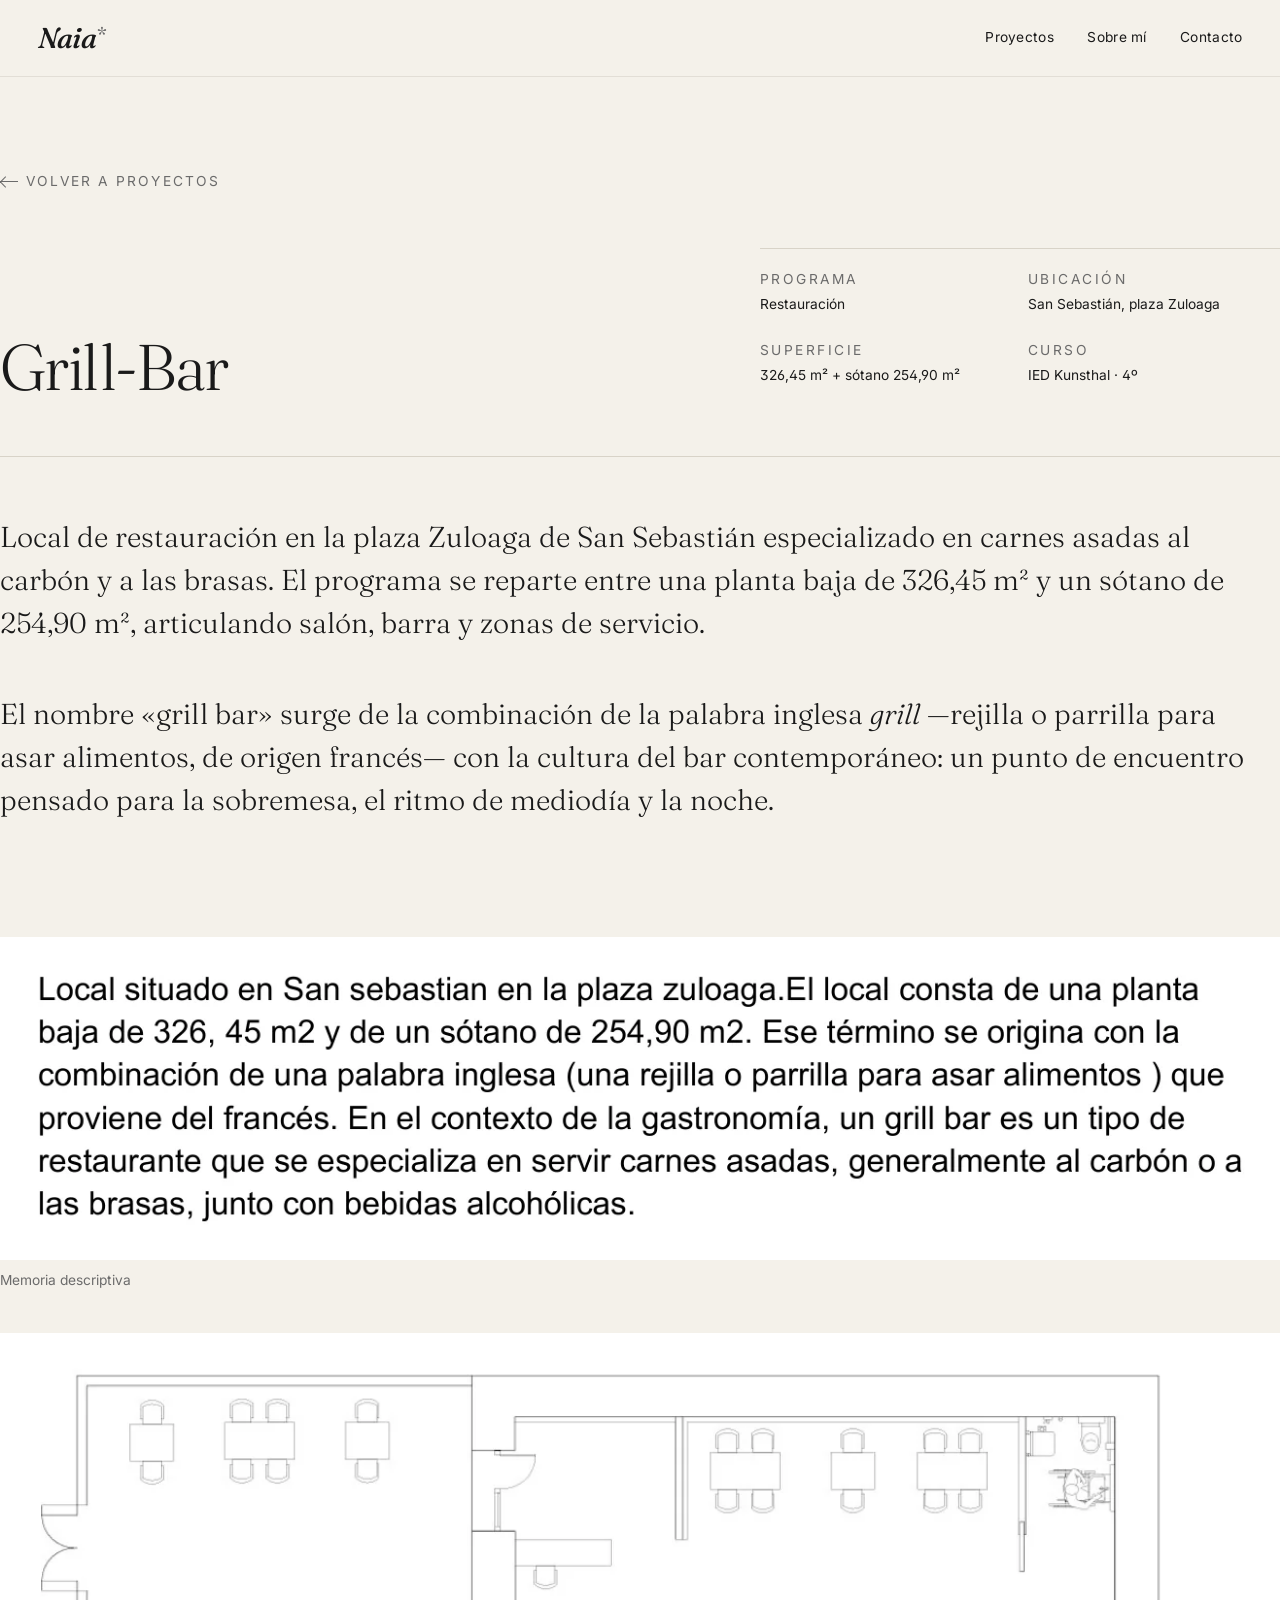
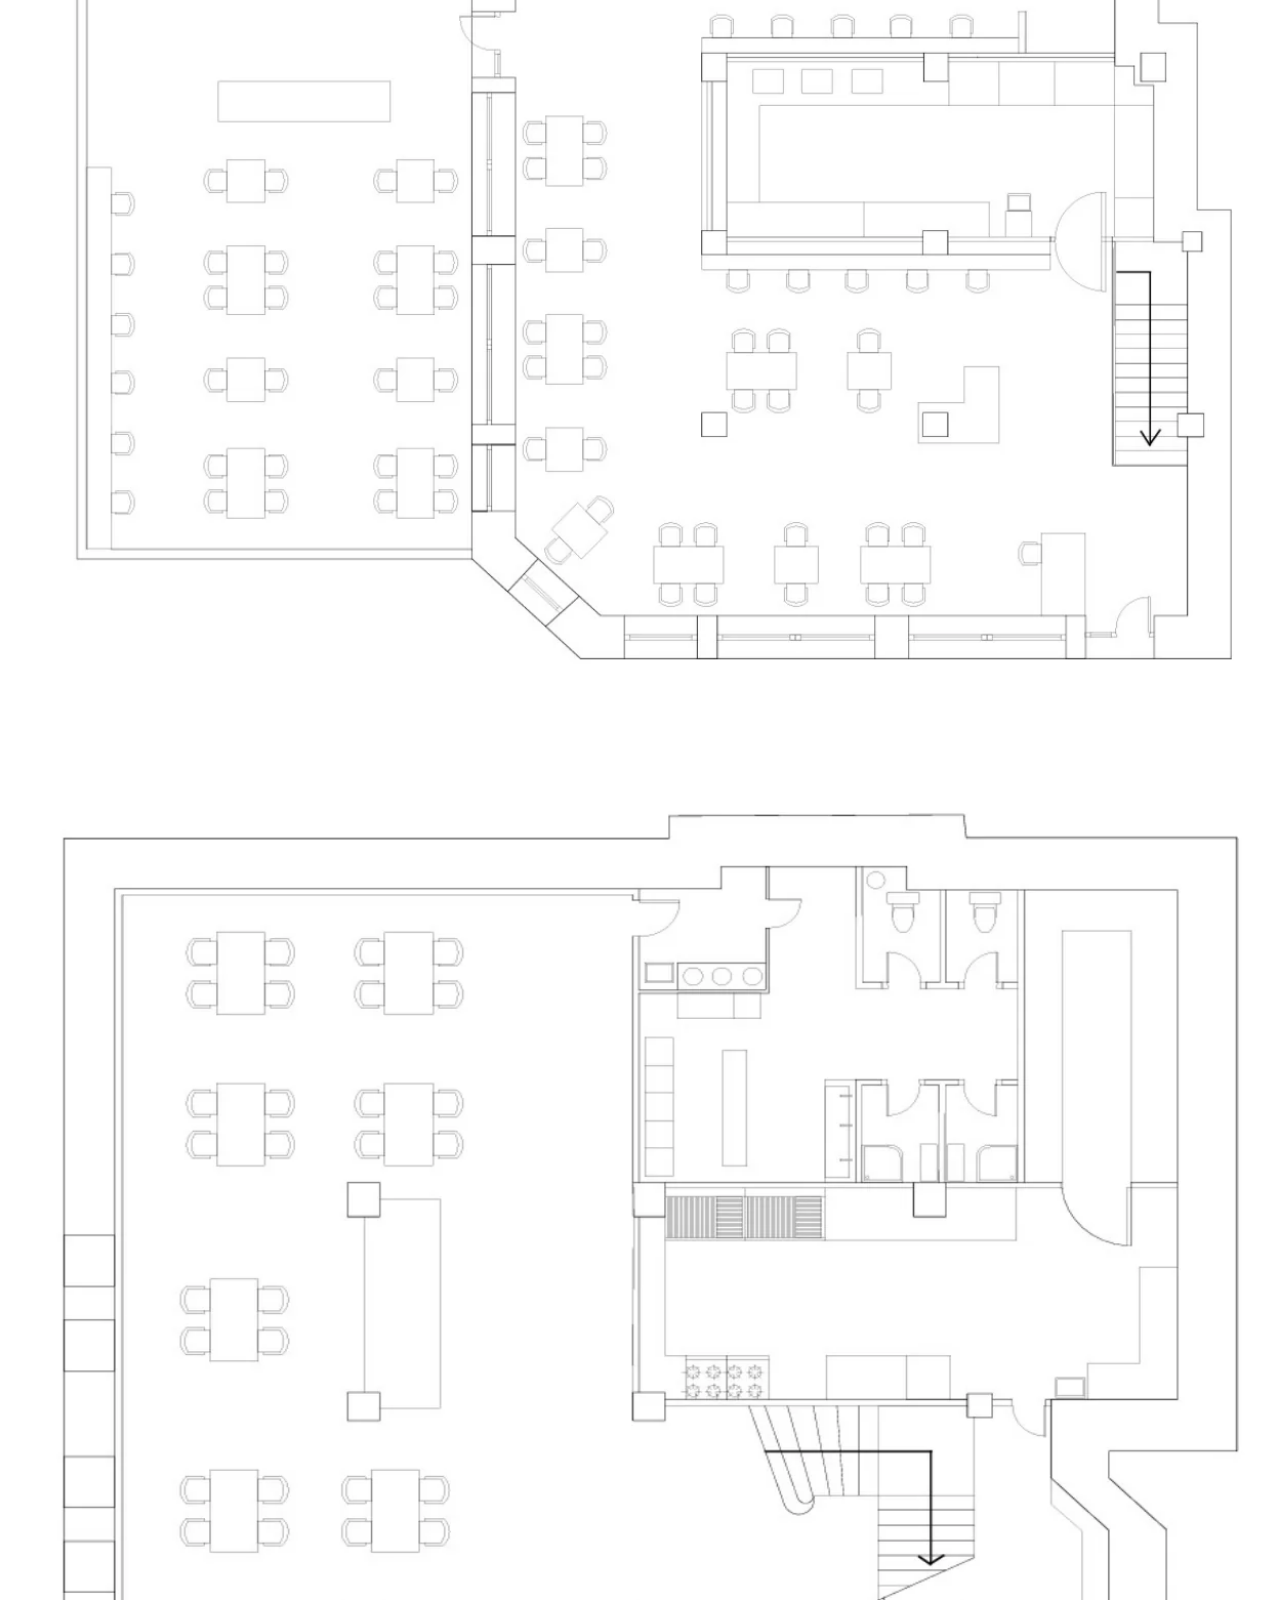
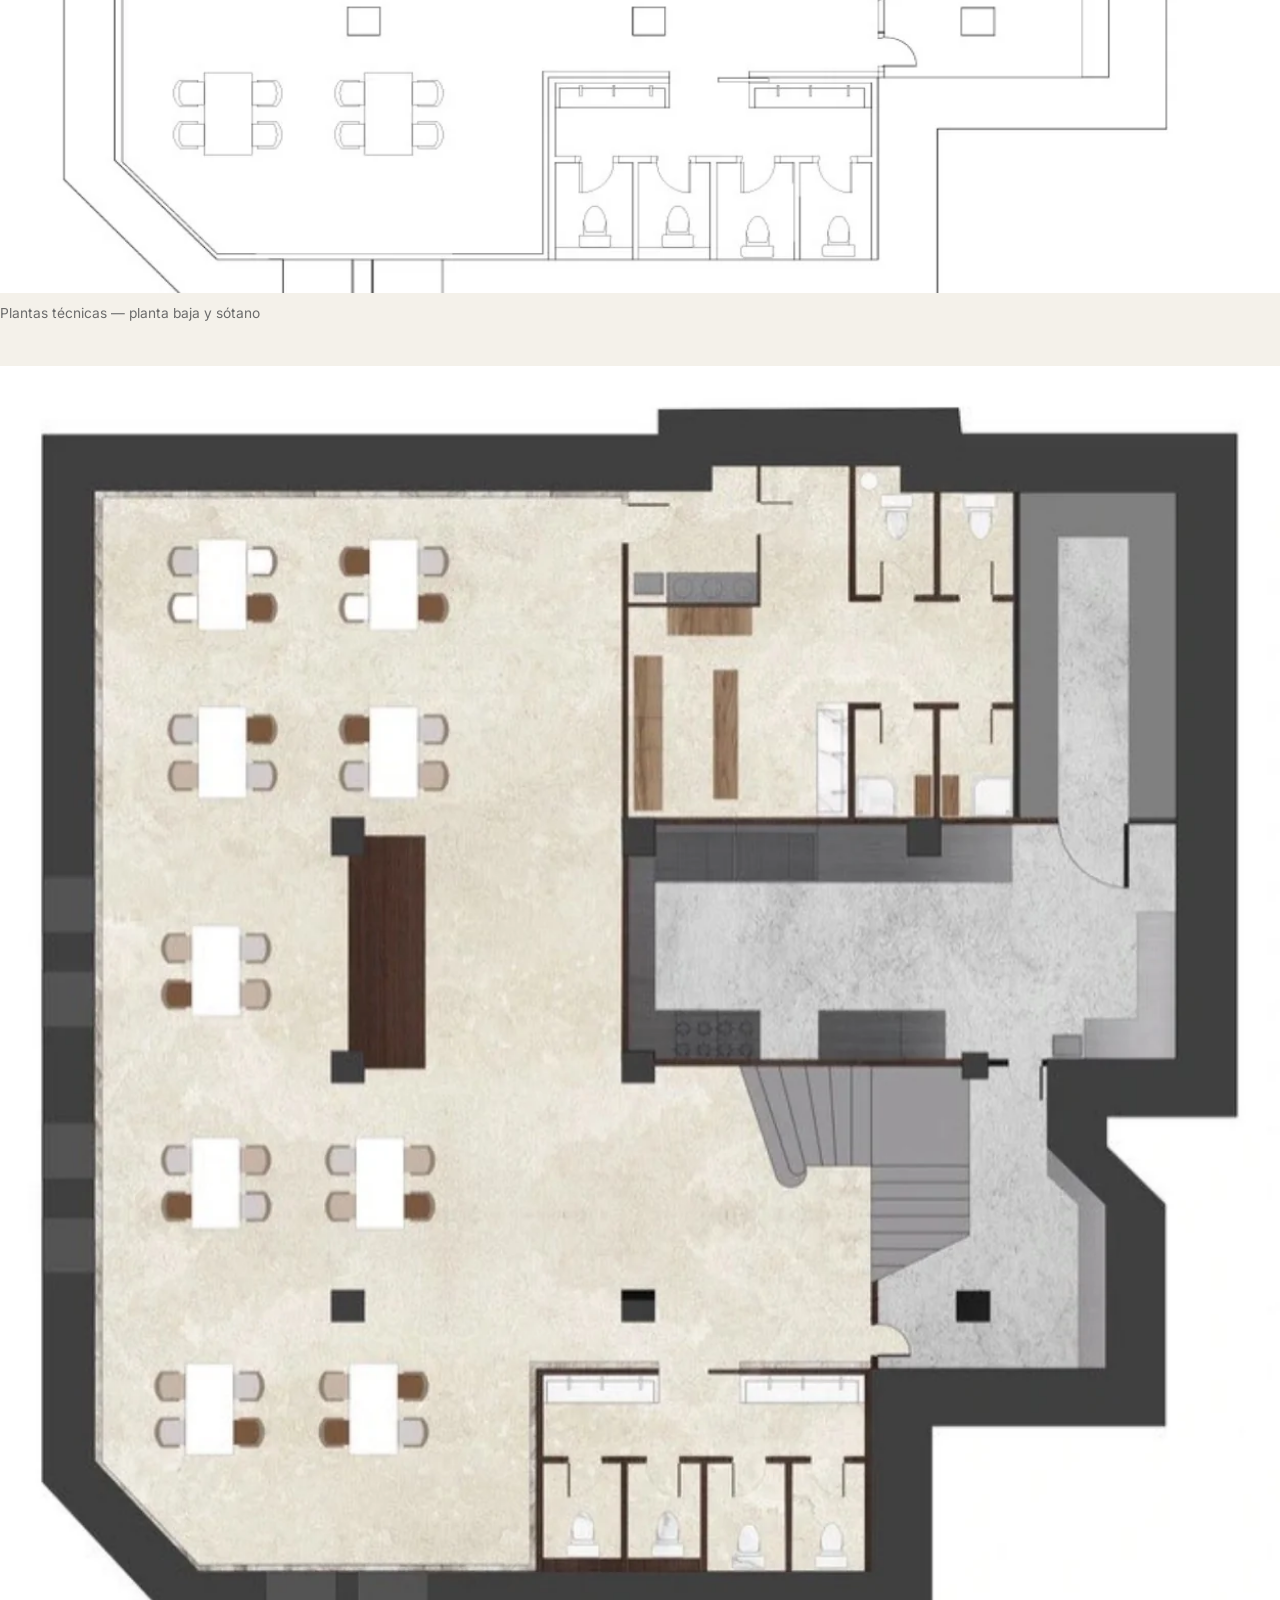
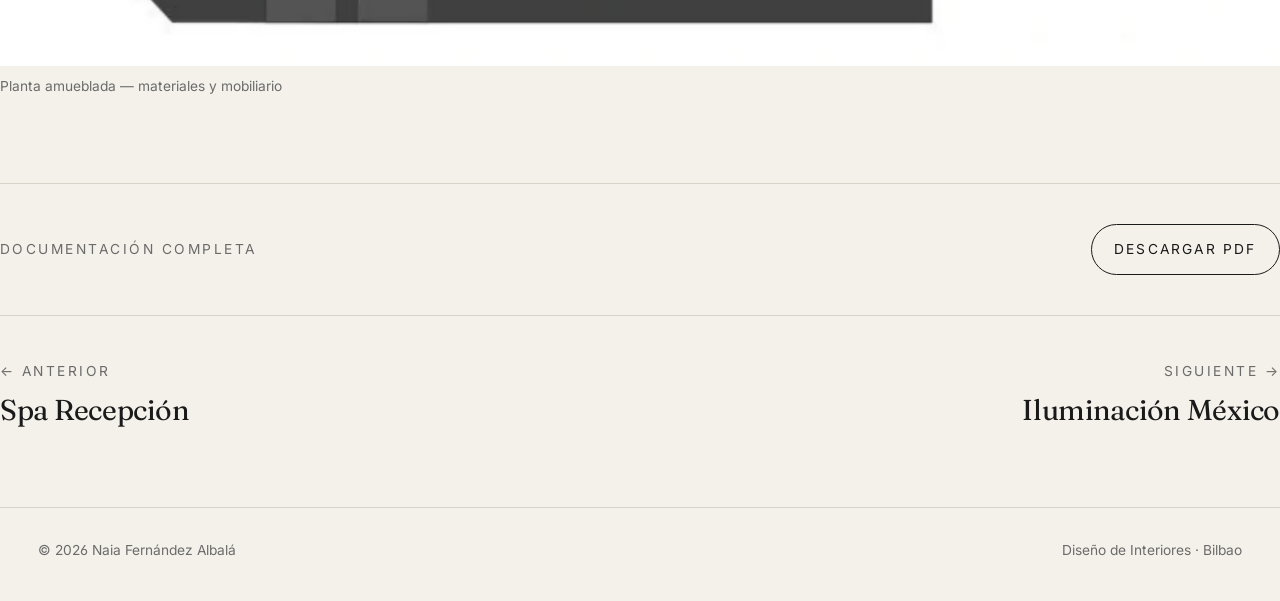
==== projects/grill-bar.html @ fbc370c6 "Naia portfolio created" ====
<!doctype html>
<html lang="es">
<head>
<meta charset="utf-8" />
<meta name="viewport" content="width=device-width, initial-scale=1" />
<title>Grill-Bar · Naia Fernández Albalá</title>
<meta name="description" content="Diseño interior de un local de restauración en la plaza Zuloaga de San Sebastián, especializado en carnes asadas al carbón." />
<meta name="theme-color" content="#f4f1ea" />
<link rel="icon" type="image/svg+xml" href="../assets/icons/favicon.svg" />
<link rel="preconnect" href="https://fonts.googleapis.com" />
<link rel="preconnect" href="https://fonts.gstatic.com" crossorigin />
<link href="https://fonts.googleapis.com/css2?family=Fraunces:ital,opsz,wght@0,9..144,300;0,9..144,400;0,9..144,500;1,9..144,300;1,9..144,400&family=Inter:wght@400;500&display=swap" rel="stylesheet" />
<link rel="stylesheet" href="../assets/css/styles.css" />
</head>
<body>

<header class="site-header">
  <div class="container site-header__row">
    <a class="brand" href="../index.html" aria-label="Inicio">Naia<sup>*</sup></a>
    <button class="nav-toggle" type="button" aria-expanded="false" aria-controls="primary-nav" aria-label="Abrir menú">
      <span class="nav-toggle__bars" aria-hidden="true"></span>
    </button>
    <nav class="nav" id="primary-nav" aria-label="Principal">
      <a href="../index.html#proyectos">Proyectos</a>
      <a href="../index.html#sobre-mi">Sobre mí</a>
      <a href="../index.html#contacto">Contacto</a>
    </nav>
  </div>
</header>

<main>
  <section class="container project-hero reveal">
    <a class="project-hero__back" href="../index.html#proyectos">
      <span class="arrow" aria-hidden="true"></span>
      Volver a proyectos
    </a>
    <div class="project-hero__top">
      <h1 class="project-hero__title">Grill-Bar</h1>
      <dl class="project-hero__meta">
        <div><dt>Programa</dt><dd>Restauración</dd></div>
        <div><dt>Ubicación</dt><dd>San Sebastián, plaza Zuloaga</dd></div>
        <div><dt>Superficie</dt><dd>326,45 m² + sótano 254,90 m²</dd></div>
        <div><dt>Curso</dt><dd>IED Kunsthal · 4º</dd></div>
      </dl>
    </div>
  </section>

  <section class="container project-description reveal">
    <div class="project-description__inner">
      <p>Local de restauración en la plaza Zuloaga de San Sebastián especializado en carnes asadas al carbón y a las brasas. El programa se reparte entre una planta baja de 326,45 m² y un sótano de 254,90 m², articulando salón, barra y zonas de servicio.</p>
      <p>El nombre «grill bar» surge de la combinación de la palabra inglesa <em>grill</em> —rejilla o parrilla para asar alimentos, de origen francés— con la cultura del bar contemporáneo: un punto de encuentro pensado para la sobremesa, el ritmo de mediodía y la noche.</p>
    </div>
  </section>

  <section class="container gallery">
    <figure class="reveal">
      <button type="button" data-src="../assets/proyectos/grill-bar/01.webp" data-alt="Memoria descriptiva del Grill-Bar">
        <img src="../assets/proyectos/grill-bar/01.webp" alt="Memoria descriptiva del Grill-Bar" loading="lazy" />
      </button>
      <figcaption>Memoria descriptiva</figcaption>
    </figure>
    <figure class="reveal">
      <button type="button" data-src="../assets/proyectos/grill-bar/02.webp" data-alt="Plantas técnicas: planta baja y sótano">
        <img src="../assets/proyectos/grill-bar/02.webp" alt="Plantas técnicas: planta baja y sótano" loading="lazy" />
      </button>
      <figcaption>Plantas técnicas — planta baja y sótano</figcaption>
    </figure>
    <figure class="reveal">
      <button type="button" data-src="../assets/proyectos/grill-bar/03.webp" data-alt="Planta amueblada con materiales y mobiliario">
        <img src="../assets/proyectos/grill-bar/03.webp" alt="Planta amueblada con materiales y mobiliario" loading="lazy" />
      </button>
      <figcaption>Planta amueblada — materiales y mobiliario</figcaption>
    </figure>
  </section>

  <section class="container project-actions reveal">
    <p style="margin:0; color: var(--muted); font-size: var(--step--1); letter-spacing: 0.18em; text-transform: uppercase;">Documentación completa</p>
    <a class="button-link" href="../proyectos/Grill-Bar%20.pdf" download>Descargar PDF</a>
  </section>

  <nav class="container project-nav" aria-label="Navegación entre proyectos">
    <a href="spa-recepcion.html">
      <span class="project-nav__label">← Anterior</span>
      <span class="project-nav__title serif">Spa Recepción</span>
    </a>
    <a href="iluminacion-mexico.html">
      <span class="project-nav__label">Siguiente →</span>
      <span class="project-nav__title serif">Iluminación México</span>
    </a>
  </nav>
</main>

<footer class="site-footer">
  <div class="container site-footer__row">
    <span>© <span id="year">2026</span> Naia Fernández Albalá</span>
    <span>Diseño de Interiores · Bilbao</span>
  </div>
</footer>

<script>document.getElementById("year").textContent = new Date().getFullYear();</script>
<script src="../assets/js/main.js" defer></script>
</body>
</html>
---- assets/css/styles.css ----
:root {
  --bg: #f4f1ea;
  --bg-soft: #ece8de;
  --ink: #1a1a1a;
  --muted: #6b6b6b;
  --rule: #d8d3c8;
  --inverse: #ffffff;
  --shadow-soft: 0 1px 2px rgba(26, 26, 26, .04), 0 8px 24px rgba(26, 26, 26, .06);

  --font-serif: "Fraunces", "Cormorant Garamond", Georgia, serif;
  --font-sans: "Inter", system-ui, -apple-system, "Segoe UI", Roboto, sans-serif;

  --step--1: clamp(0.78rem, 0.74rem + 0.16vw, 0.86rem);
  --step-0:  clamp(0.94rem, 0.90rem + 0.20vw, 1.05rem);
  --step-1:  clamp(1.13rem, 1.06rem + 0.32vw, 1.32rem);
  --step-2:  clamp(1.41rem, 1.27rem + 0.66vw, 1.85rem);
  --step-3:  clamp(1.85rem, 1.55rem + 1.40vw, 2.75rem);
  --step-4:  clamp(2.50rem, 1.95rem + 2.60vw, 4.20rem);
  --step-5:  clamp(3.50rem, 2.40rem + 5.00vw, 7.20rem);

  --maxw: 1440px;
  --gutter: clamp(1.25rem, 0.75rem + 2vw, 3rem);
  --header-h: 76px;
}

* { box-sizing: border-box; }

html {
  scroll-behavior: smooth;
}

body {
  margin: 0;
  background: var(--bg);
  color: var(--ink);
  font-family: var(--font-sans);
  font-size: var(--step-0);
  line-height: 1.55;
  font-feature-settings: "ss01", "kern";
  -webkit-font-smoothing: antialiased;
  text-rendering: optimizeLegibility;
}

img, video { max-width: 100%; height: auto; display: block; }

a { color: inherit; text-decoration: none; }
a:focus-visible, button:focus-visible {
  outline: 2px solid var(--ink);
  outline-offset: 3px;
  border-radius: 2px;
}

button { font: inherit; color: inherit; background: none; border: 0; cursor: pointer; }

::selection { background: var(--ink); color: var(--bg); }

/* Layout primitives */
.container {
  max-width: var(--maxw);
  margin: 0 auto;
  padding-inline: var(--gutter);
}

.eyebrow {
  font-family: var(--font-sans);
  font-size: var(--step--1);
  text-transform: uppercase;
  letter-spacing: 0.18em;
  color: var(--muted);
  font-weight: 500;
}

.serif {
  font-family: var(--font-serif);
  font-weight: 400;
  letter-spacing: -0.01em;
}

.rule {
  border: 0;
  border-top: 1px solid var(--rule);
  margin: 0;
}

/* Header */
.site-header {
  position: sticky;
  top: 0;
  z-index: 30;
  background: color-mix(in oklab, var(--bg), transparent 6%);
  backdrop-filter: saturate(140%) blur(8px);
  -webkit-backdrop-filter: saturate(140%) blur(8px);
  border-bottom: 1px solid color-mix(in oklab, var(--rule), transparent 40%);
}

.site-header__row {
  display: flex;
  align-items: center;
  justify-content: space-between;
  height: var(--header-h);
}

.brand {
  font-family: var(--font-serif);
  font-style: italic;
  font-weight: 500;
  font-size: var(--step-2);
  letter-spacing: -0.02em;
  line-height: 1;
}
.brand sup {
  font-style: normal;
  font-size: 0.55em;
  vertical-align: 0.55em;
  margin-left: 1px;
  color: var(--muted);
}

.nav {
  display: flex;
  gap: clamp(1.25rem, 0.5rem + 2vw, 2.5rem);
  align-items: center;
}
.nav a {
  font-size: var(--step--1);
  letter-spacing: 0.02em;
  position: relative;
  padding: 6px 0;
}
.nav a::after {
  content: "";
  position: absolute;
  inset: auto 0 0 0;
  height: 1px;
  background: currentColor;
  transform: scaleX(0);
  transform-origin: right;
  transition: transform .35s ease;
}
.nav a:hover::after, .nav a:focus-visible::after {
  transform: scaleX(1);
  transform-origin: left;
}

.nav-toggle {
  display: none;
  width: 40px; height: 40px;
  align-items: center; justify-content: center;
  border: 1px solid var(--rule);
  border-radius: 999px;
}
.nav-toggle__bars {
  display: block;
  width: 16px; height: 1px; background: var(--ink);
  position: relative;
}
.nav-toggle__bars::before, .nav-toggle__bars::after {
  content: ""; position: absolute; left: 0; right: 0; height: 1px; background: var(--ink);
}
.nav-toggle__bars::before { top: -5px; }
.nav-toggle__bars::after { top: 5px; }

@media (max-width: 720px) {
  .nav-toggle { display: inline-flex; }
  .nav {
    position: fixed;
    inset: var(--header-h) 0 0 0;
    background: var(--bg);
    flex-direction: column;
    align-items: flex-start;
    padding: 2rem var(--gutter);
    gap: 1.25rem;
    transform: translateY(-12px);
    opacity: 0;
    pointer-events: none;
    transition: transform .35s ease, opacity .35s ease;
  }
  .nav a { font-size: var(--step-2); font-family: var(--font-serif); }
  body.nav-open .nav { transform: translateY(0); opacity: 1; pointer-events: auto; }
}

/* Hero */
.hero {
  padding: clamp(3rem, 4rem + 4vw, 8rem) 0 clamp(2.5rem, 3rem + 3vw, 6rem);
  position: relative;
}
.hero__eyebrow { margin: 0 0 clamp(1.5rem, 1rem + 2vw, 3rem); }

.hero__title {
  font-family: var(--font-serif);
  font-weight: 300;
  font-size: var(--step-5);
  line-height: 0.95;
  letter-spacing: -0.035em;
  margin: 0 0 clamp(1rem, 1rem + 1vw, 2rem);
}
.hero__title em {
  font-style: italic;
  font-weight: 300;
}

.hero__meta {
  display: flex;
  flex-wrap: wrap;
  gap: 2rem 3rem;
  align-items: end;
  justify-content: space-between;
  border-top: 1px solid var(--rule);
  padding-top: clamp(1rem, 1rem + 1vw, 1.5rem);
  margin-top: clamp(1.5rem, 1rem + 2vw, 3rem);
}
.hero__role {
  font-size: var(--step-1);
  font-family: var(--font-serif);
  font-style: italic;
  max-width: 28ch;
  margin: 0;
}
.hero__cue {
  display: inline-flex;
  align-items: center;
  gap: 0.6rem;
  font-size: var(--step--1);
  letter-spacing: 0.18em;
  text-transform: uppercase;
  color: var(--muted);
}
.hero__cue::after {
  content: "";
  width: 28px; height: 1px;
  background: currentColor;
  transform-origin: left;
  animation: line-cue 2.6s ease-in-out infinite;
}
@keyframes line-cue {
  0%, 100% { transform: scaleX(0.6); opacity: .5; }
  50%      { transform: scaleX(1.0); opacity: 1; }
}

/* Section heading */
.section {
  padding: clamp(3rem, 3rem + 3vw, 6rem) 0;
  border-top: 1px solid var(--rule);
}
.section__head {
  display: grid;
  grid-template-columns: 1fr;
  gap: 1rem;
  margin-bottom: clamp(2rem, 2rem + 2vw, 4rem);
}
.section__title {
  font-family: var(--font-serif);
  font-weight: 300;
  font-size: var(--step-3);
  line-height: 1.05;
  letter-spacing: -0.02em;
  margin: 0;
}
@media (min-width: 720px) {
  .section__head {
    grid-template-columns: 1fr 1fr;
    align-items: end;
  }
}

/* Projects grid */
.projects {
  display: grid;
  grid-template-columns: 1fr;
  gap: clamp(1.5rem, 1rem + 2vw, 3rem);
}
@media (min-width: 720px) {
  .projects { grid-template-columns: repeat(12, 1fr); row-gap: clamp(2rem, 1rem + 4vw, 5rem); }
  .project-card { grid-column: span 6; }
  .project-card:nth-child(4n+1) { grid-column: 1 / span 7; }
  .project-card:nth-child(4n+2) { grid-column: 8 / span 5; margin-top: clamp(2rem, 2rem + 4vw, 6rem); }
  .project-card:nth-child(4n+3) { grid-column: 1 / span 5; }
  .project-card:nth-child(4n+4) { grid-column: 6 / span 7; margin-top: clamp(2rem, 2rem + 3vw, 5rem); }
}

.project-card {
  display: block;
  position: relative;
  overflow: hidden;
}
.project-card__media {
  position: relative;
  overflow: hidden;
  background: var(--bg-soft);
  aspect-ratio: 4 / 5;
}
.project-card:nth-child(4n+2) .project-card__media,
.project-card:nth-child(4n+3) .project-card__media { aspect-ratio: 4 / 5; }
.project-card:nth-child(4n+1) .project-card__media,
.project-card:nth-child(4n+4) .project-card__media { aspect-ratio: 5 / 4; }

.project-card__media img {
  width: 100%; height: 100%; object-fit: cover;
  transition: transform .9s cubic-bezier(.2,.7,.2,1);
}
.project-card:hover .project-card__media img,
.project-card:focus-visible .project-card__media img { transform: scale(1.03); }

.project-card__caption {
  display: flex;
  align-items: baseline;
  justify-content: space-between;
  gap: 1rem;
  padding-top: 1rem;
  border-top: 1px solid var(--rule);
  margin-top: 1rem;
}
.project-card__title {
  font-family: var(--font-serif);
  font-size: var(--step-2);
  font-weight: 400;
  letter-spacing: -0.01em;
  margin: 0;
}
.project-card__meta {
  font-size: var(--step--1);
  color: var(--muted);
  text-align: right;
  white-space: nowrap;
}

/* About */
.about {
  display: grid;
  grid-template-columns: 1fr;
  gap: clamp(1.5rem, 1rem + 3vw, 3.5rem);
}
@media (min-width: 900px) {
  .about { grid-template-columns: 5fr 6fr; }
}

.about__bio p {
  font-family: var(--font-serif);
  font-size: var(--step-2);
  line-height: 1.4;
  font-weight: 300;
  letter-spacing: -0.005em;
  margin: 0 0 1.25rem;
}
.about__bio p:last-of-type { margin-bottom: 1.5rem; }

.about__cv {
  display: inline-flex;
  align-items: center;
  gap: 0.75rem;
  padding: 0.85rem 1.4rem;
  border: 1px solid var(--ink);
  border-radius: 999px;
  font-size: var(--step--1);
  letter-spacing: 0.16em;
  text-transform: uppercase;
  background: var(--ink);
  color: var(--bg);
  transition: background .3s ease, color .3s ease, transform .3s ease;
}
.about__cv:hover, .about__cv:focus-visible {
  background: transparent;
  color: var(--ink);
}
.about__cv .arrow {
  display: inline-block;
  width: 18px; height: 1px; background: currentColor; position: relative;
}
.about__cv .arrow::after {
  content: ""; position: absolute; right: 0; top: -3px;
  width: 7px; height: 7px;
  border-right: 1px solid currentColor; border-bottom: 1px solid currentColor;
  transform: rotate(-45deg) translate(-1px, 1px);
}

.about__details { display: flex; flex-direction: column; gap: clamp(1.5rem, 1rem + 1.5vw, 2.5rem); }
.detail-block dt {
  font-family: var(--font-sans);
  font-size: var(--step--1);
  text-transform: uppercase;
  letter-spacing: 0.16em;
  color: var(--muted);
  margin-bottom: 0.5rem;
}
.detail-block dd {
  margin: 0 0 0.4rem;
  font-size: var(--step-0);
}
.detail-block dd + dd { border-top: 1px dashed var(--rule); padding-top: 0.4rem; }

.skill-list, .lang-list { list-style: none; margin: 0; padding: 0; display: flex; flex-wrap: wrap; gap: 0.4rem 0.6rem; }
.skill-list li {
  font-size: var(--step--1);
  padding: 0.35rem 0.75rem;
  border: 1px solid var(--rule);
  border-radius: 999px;
}
.lang-list li {
  font-size: var(--step--1);
  display: inline-flex;
  gap: 0.4rem;
}
.lang-list li span { color: var(--muted); }

/* Contact */
.contact-grid {
  display: grid;
  grid-template-columns: 1fr;
  gap: 1rem 2rem;
  font-family: var(--font-serif);
  font-size: var(--step-2);
  font-weight: 300;
  letter-spacing: -0.005em;
}
@media (min-width: 720px) {
  .contact-grid { grid-template-columns: auto 1fr; align-items: baseline; }
}
.contact-grid dt {
  font-family: var(--font-sans);
  font-size: var(--step--1);
  text-transform: uppercase;
  letter-spacing: 0.18em;
  color: var(--muted);
  font-weight: 500;
  align-self: end;
}
.contact-grid dd { margin: 0; }
.contact-grid dd a { border-bottom: 1px solid var(--rule); padding-bottom: 0.15em; transition: border-color .3s ease; }
.contact-grid dd a:hover { border-color: var(--ink); }

/* Footer */
.site-footer {
  border-top: 1px solid var(--rule);
  padding: 2rem 0 2.5rem;
  font-size: var(--step--1);
  color: var(--muted);
}
.site-footer__row {
  display: flex; justify-content: space-between; gap: 1rem; flex-wrap: wrap;
}

/* Project detail pages */
.project-hero {
  padding: clamp(2.5rem, 3rem + 3vw, 6rem) 0 clamp(1.5rem, 2rem + 2vw, 3.5rem);
}
.project-hero__back {
  display: inline-flex; align-items: center; gap: 0.5rem;
  font-size: var(--step--1);
  letter-spacing: 0.16em; text-transform: uppercase;
  color: var(--muted);
  margin-bottom: clamp(1.5rem, 1rem + 2vw, 3rem);
}
.project-hero__back:hover { color: var(--ink); }
.project-hero__back .arrow { display: inline-block; width: 18px; height: 1px; background: currentColor; position: relative; }
.project-hero__back .arrow::before {
  content: ""; position: absolute; left: 0; top: -3px;
  width: 7px; height: 7px;
  border-left: 1px solid currentColor; border-bottom: 1px solid currentColor;
  transform: rotate(45deg) translate(1px, -1px);
}

.project-hero__top {
  display: grid;
  grid-template-columns: 1fr;
  gap: 2rem;
  align-items: end;
}
@media (min-width: 720px) {
  .project-hero__top { grid-template-columns: 7fr 5fr; }
}
.project-hero__title {
  font-family: var(--font-serif);
  font-weight: 300;
  font-size: var(--step-4);
  line-height: 1;
  letter-spacing: -0.025em;
  margin: 0;
}
.project-hero__meta {
  font-size: var(--step--1);
  display: grid;
  grid-template-columns: 1fr 1fr;
  gap: 1.5rem 1rem;
  border-top: 1px solid var(--rule);
  padding-top: 1.25rem;
}
.project-hero__meta dt {
  text-transform: uppercase; letter-spacing: 0.18em; color: var(--muted); margin-bottom: 0.25rem;
}
.project-hero__meta dd { margin: 0; }

.project-description {
  padding: clamp(1.5rem, 2rem + 2vw, 4rem) 0;
  border-top: 1px solid var(--rule);
}
.project-description__inner {
  display: grid; grid-template-columns: 1fr; gap: 2rem;
  font-family: var(--font-serif);
  font-size: var(--step-2);
  font-weight: 300;
  line-height: 1.5;
  max-width: 70ch;
}
.project-description__inner p { margin: 0; }
.project-description__inner p + p { margin-top: 1rem; }

.gallery {
  padding: clamp(1.5rem, 2rem + 2vw, 4rem) 0 clamp(2rem, 3rem + 3vw, 6rem);
  display: grid;
  grid-template-columns: 1fr;
  gap: clamp(1rem, 1rem + 2vw, 3rem);
}
@media (min-width: 720px) {
  .gallery { grid-template-columns: repeat(12, 1fr); }
  .gallery > figure { grid-column: span 12; }
  .gallery > figure.gallery--half { grid-column: span 6; }
  .gallery > figure.gallery--two-thirds { grid-column: span 8; }
  .gallery > figure.gallery--one-third { grid-column: span 4; }
}
.gallery figure { margin: 0; }
.gallery button {
  width: 100%;
  display: block;
  background: var(--bg-soft);
  overflow: hidden;
  cursor: zoom-in;
  border: 0;
  padding: 0;
}
.gallery button img {
  width: 100%; height: auto; display: block;
  transition: transform .8s cubic-bezier(.2,.7,.2,1);
}
.gallery button:hover img,
.gallery button:focus-visible img { transform: scale(1.02); }
.gallery figcaption {
  font-size: var(--step--1);
  color: var(--muted);
  margin-top: 0.6rem;
}

.project-actions {
  border-top: 1px solid var(--rule);
  padding: clamp(1.5rem, 2rem + 1vw, 2.5rem) 0;
  display: flex; flex-wrap: wrap; gap: 1rem 2rem; justify-content: space-between; align-items: center;
}
.button-link {
  display: inline-flex; align-items: center; gap: 0.75rem;
  padding: 0.85rem 1.4rem;
  border: 1px solid var(--ink);
  border-radius: 999px;
  font-size: var(--step--1);
  letter-spacing: 0.16em; text-transform: uppercase;
  transition: background .3s ease, color .3s ease;
}
.button-link:hover { background: var(--ink); color: var(--bg); }

.project-nav {
  border-top: 1px solid var(--rule);
  padding: clamp(2rem, 2rem + 1vw, 3rem) 0 clamp(2.5rem, 3rem + 2vw, 5rem);
  display: grid;
  grid-template-columns: 1fr 1fr;
  gap: 1.5rem;
}
.project-nav a {
  display: flex; flex-direction: column; gap: 0.4rem;
}
.project-nav a:nth-child(2) { text-align: right; }
.project-nav__label {
  font-size: var(--step--1); text-transform: uppercase; letter-spacing: 0.18em; color: var(--muted);
}
.project-nav__title {
  font-family: var(--font-serif); font-size: var(--step-2); letter-spacing: -0.01em;
}

/* Lightbox */
.lightbox {
  position: fixed; inset: 0;
  background: rgba(20, 20, 20, .92);
  display: flex; align-items: center; justify-content: center;
  padding: 4vh 4vw;
  z-index: 60;
  opacity: 0; pointer-events: none;
  transition: opacity .25s ease;
}
.lightbox.is-open { opacity: 1; pointer-events: auto; }
.lightbox__img {
  max-width: 100%; max-height: 100%;
  object-fit: contain;
  background: var(--bg);
  box-shadow: var(--shadow-soft);
}
.lightbox__btn {
  position: absolute;
  width: 48px; height: 48px;
  border-radius: 999px;
  border: 1px solid rgba(255,255,255,.3);
  color: #fff;
  display: inline-flex; align-items: center; justify-content: center;
  background: rgba(0,0,0,.2);
  transition: background .25s ease, border-color .25s ease;
}
.lightbox__btn:hover { background: rgba(255,255,255,.15); border-color: rgba(255,255,255,.6); }
.lightbox__btn--close { top: 16px; right: 16px; }
.lightbox__btn--prev  { left: 16px; top: 50%; transform: translateY(-50%); }
.lightbox__btn--next  { right: 16px; top: 50%; transform: translateY(-50%); }
.lightbox__counter {
  position: absolute; bottom: 16px; left: 50%; transform: translateX(-50%);
  color: rgba(255,255,255,.7);
  font-size: var(--step--1); letter-spacing: 0.18em; text-transform: uppercase;
}
@media (max-width: 600px) {
  .lightbox__btn--prev { left: 8px; }
  .lightbox__btn--next { right: 8px; }
}

/* Reveal on scroll */
.reveal {
  opacity: 0;
  transform: translateY(18px);
  transition: opacity .9s ease, transform .9s cubic-bezier(.2,.7,.2,1);
  transition-delay: var(--reveal-delay, 0ms);
}
.reveal.is-visible { opacity: 1; transform: none; }

@media (prefers-reduced-motion: reduce) {
  *, *::before, *::after {
    animation-duration: 0.01ms !important;
    animation-iteration-count: 1 !important;
    transition-duration: 0.01ms !important;
    scroll-behavior: auto !important;
  }
  .reveal { opacity: 1; transform: none; }
}
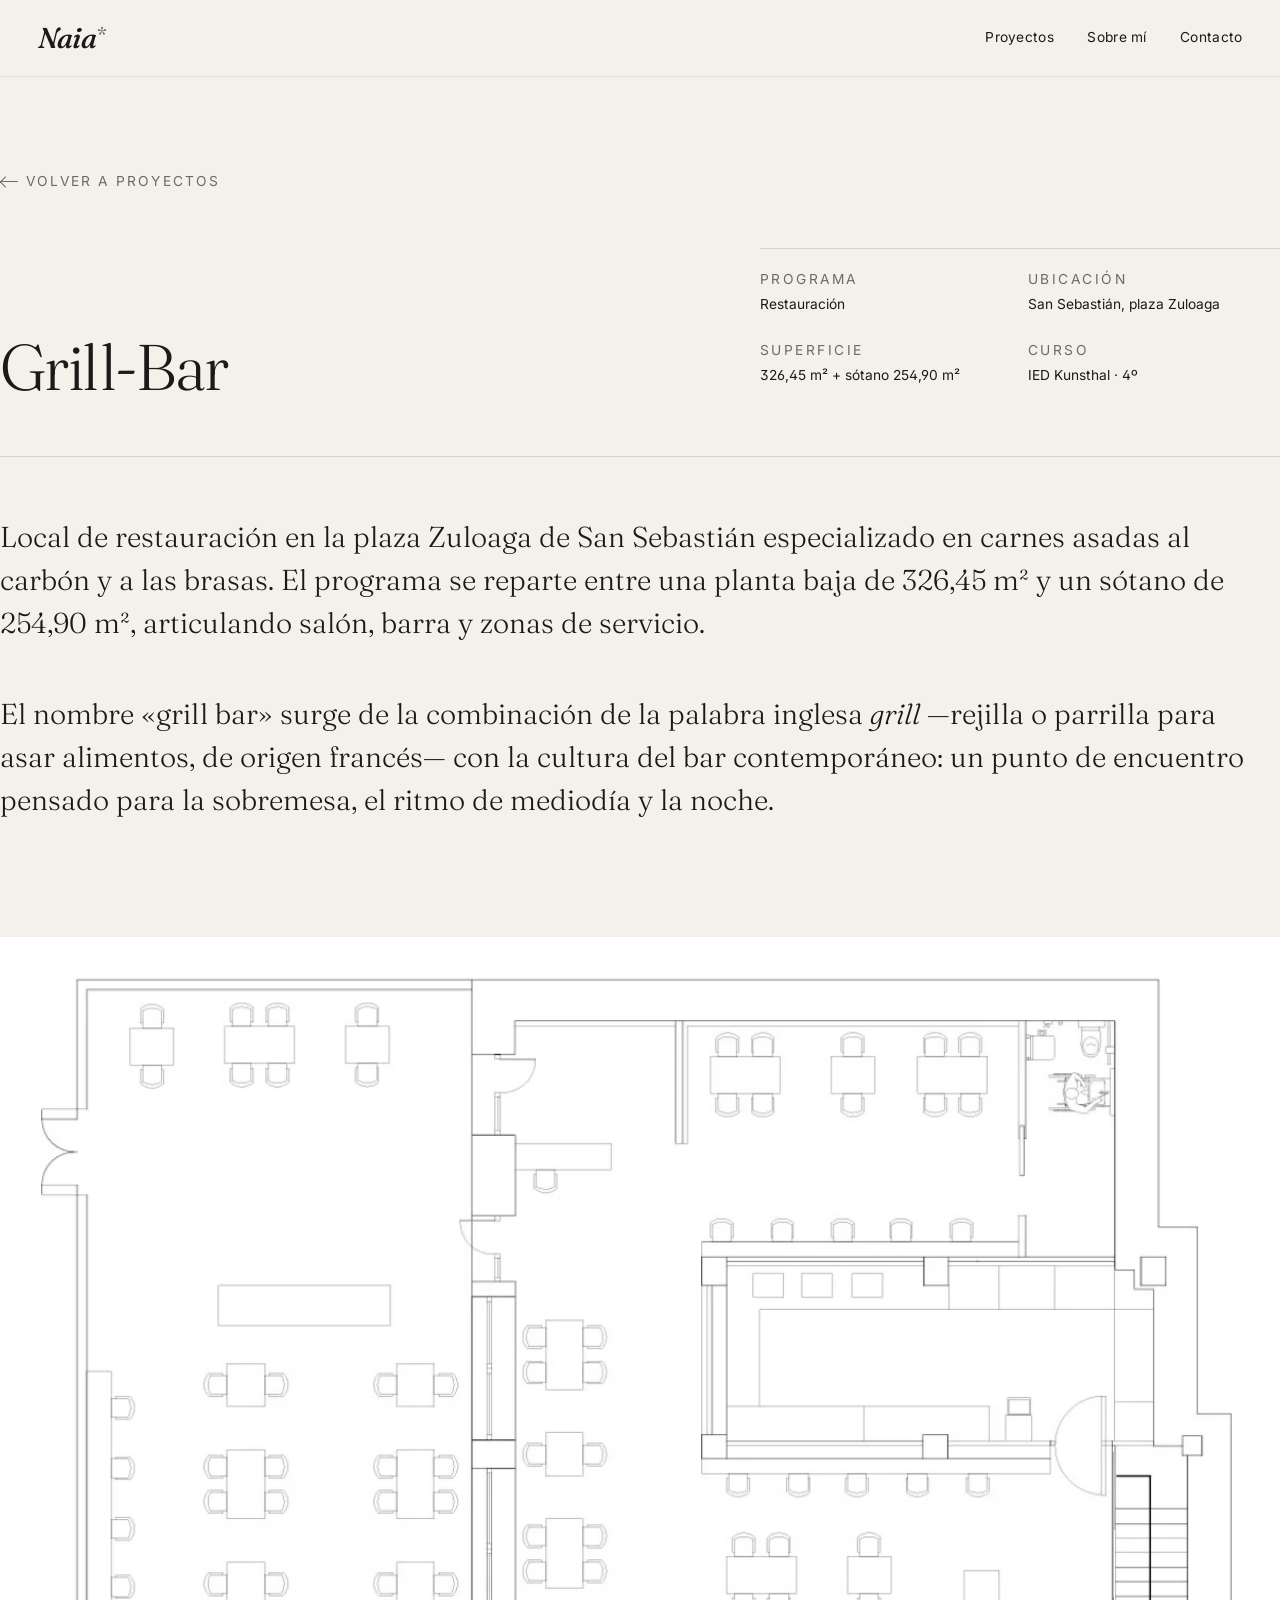
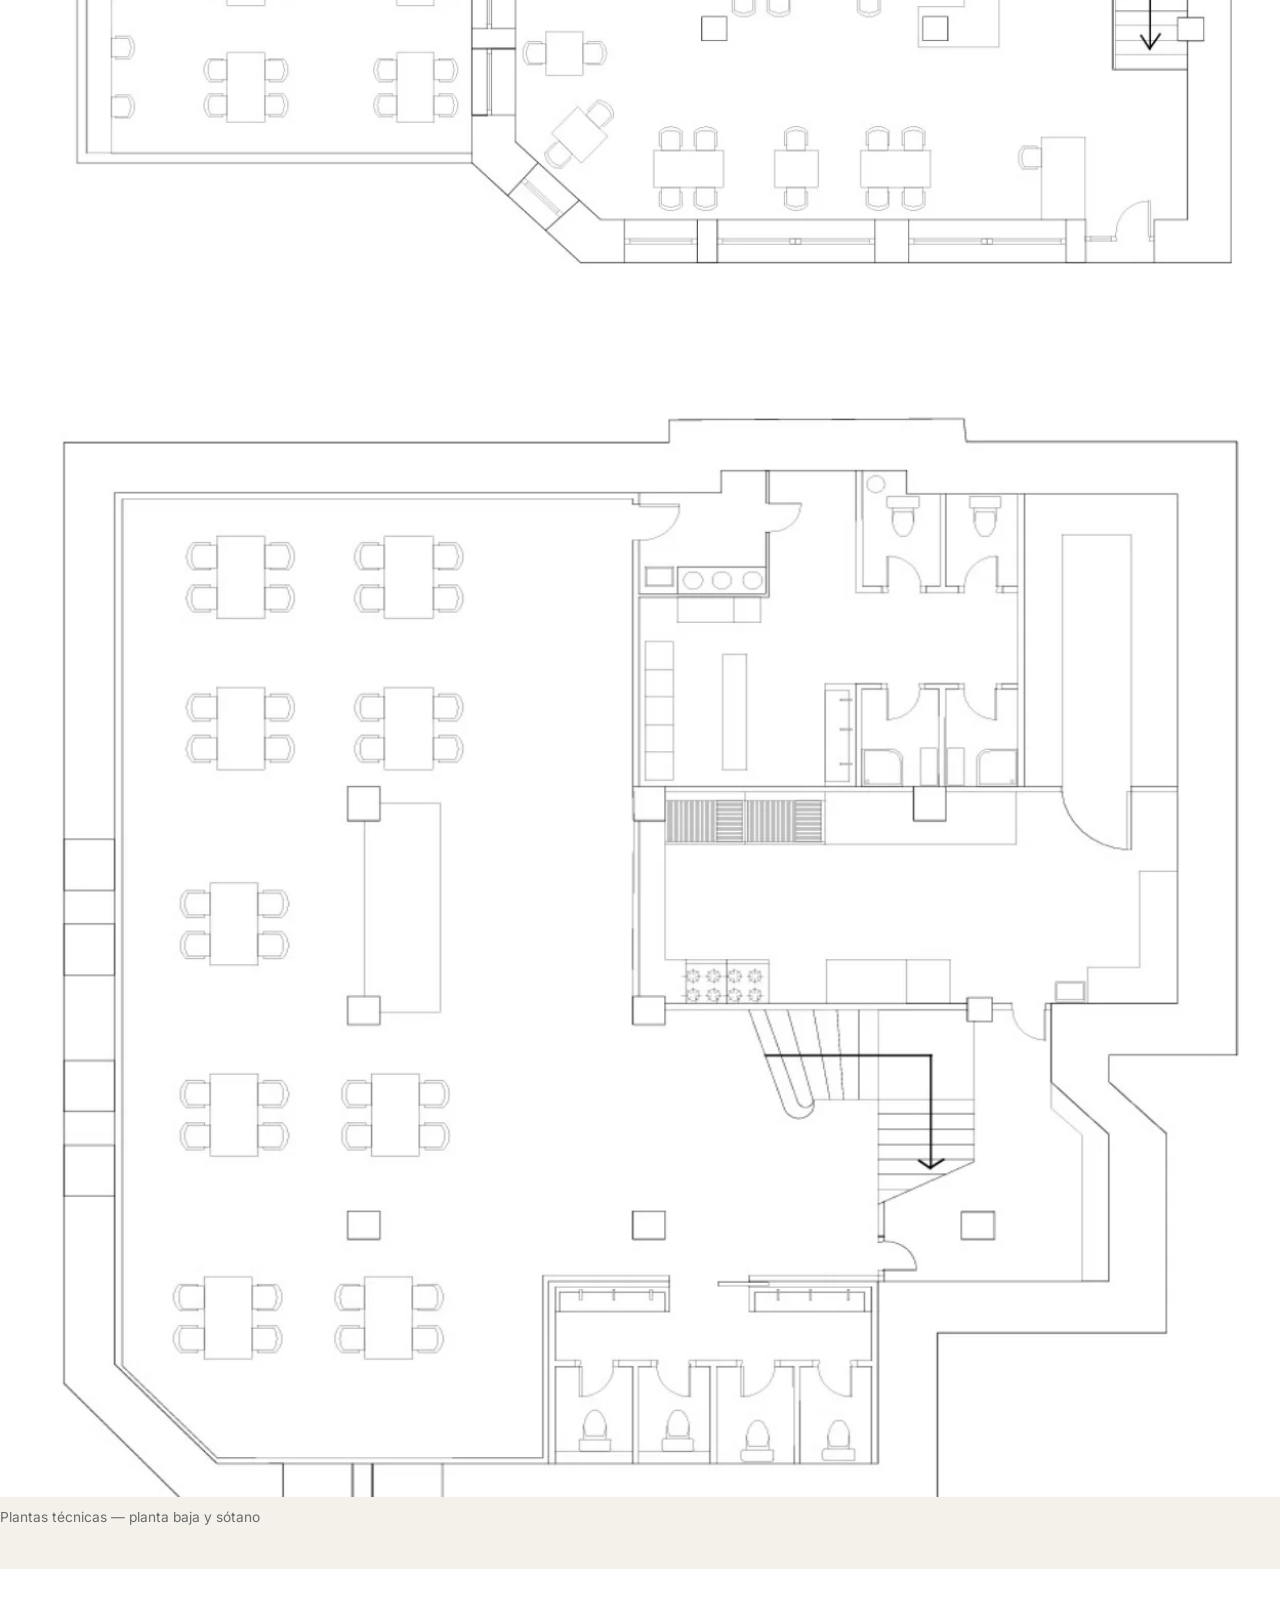
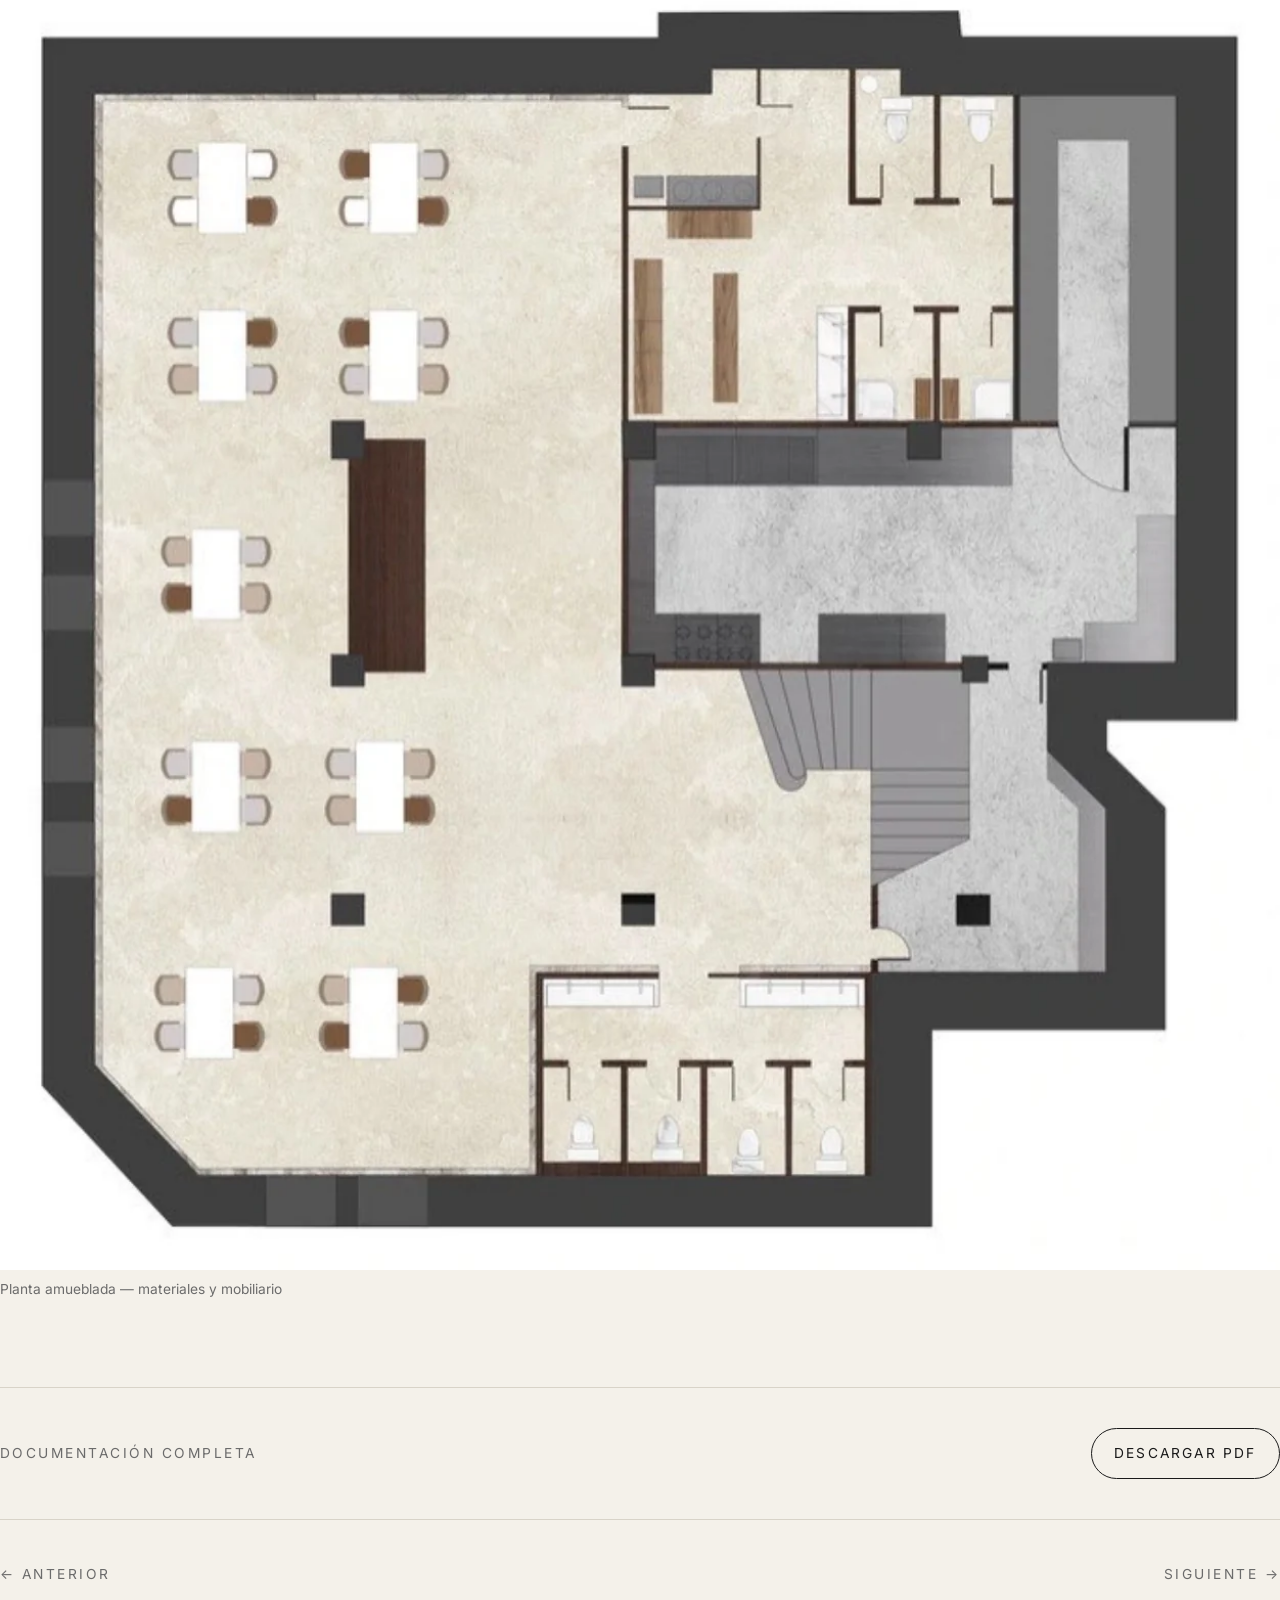
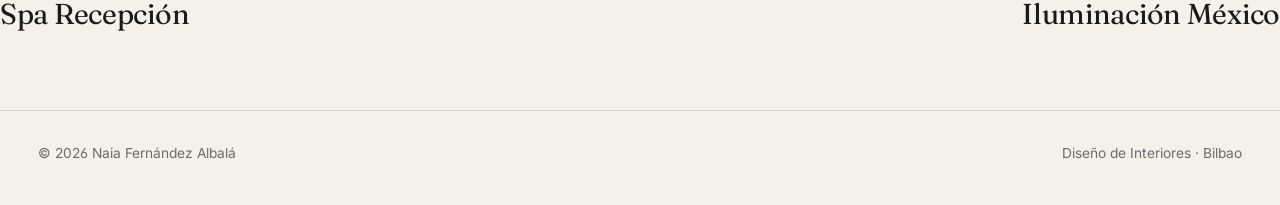
==== commit 9591f9ed: "Remove text-only images from galleries and update Iluminacion Mexico thumbnail" ====
--- a/projects/grill-bar.html
+++ b/projects/grill-bar.html
@@ -54,12 +54,6 @@
 
   <section class="container gallery">
     <figure class="reveal">
-      <button type="button" data-src="../assets/proyectos/grill-bar/01.webp" data-alt="Memoria descriptiva del Grill-Bar">
-        <img src="../assets/proyectos/grill-bar/01.webp" alt="Memoria descriptiva del Grill-Bar" loading="lazy" />
-      </button>
-      <figcaption>Memoria descriptiva</figcaption>
-    </figure>
-    <figure class="reveal">
       <button type="button" data-src="../assets/proyectos/grill-bar/02.webp" data-alt="Plantas técnicas: planta baja y sótano">
         <img src="../assets/proyectos/grill-bar/02.webp" alt="Plantas técnicas: planta baja y sótano" loading="lazy" />
       </button>
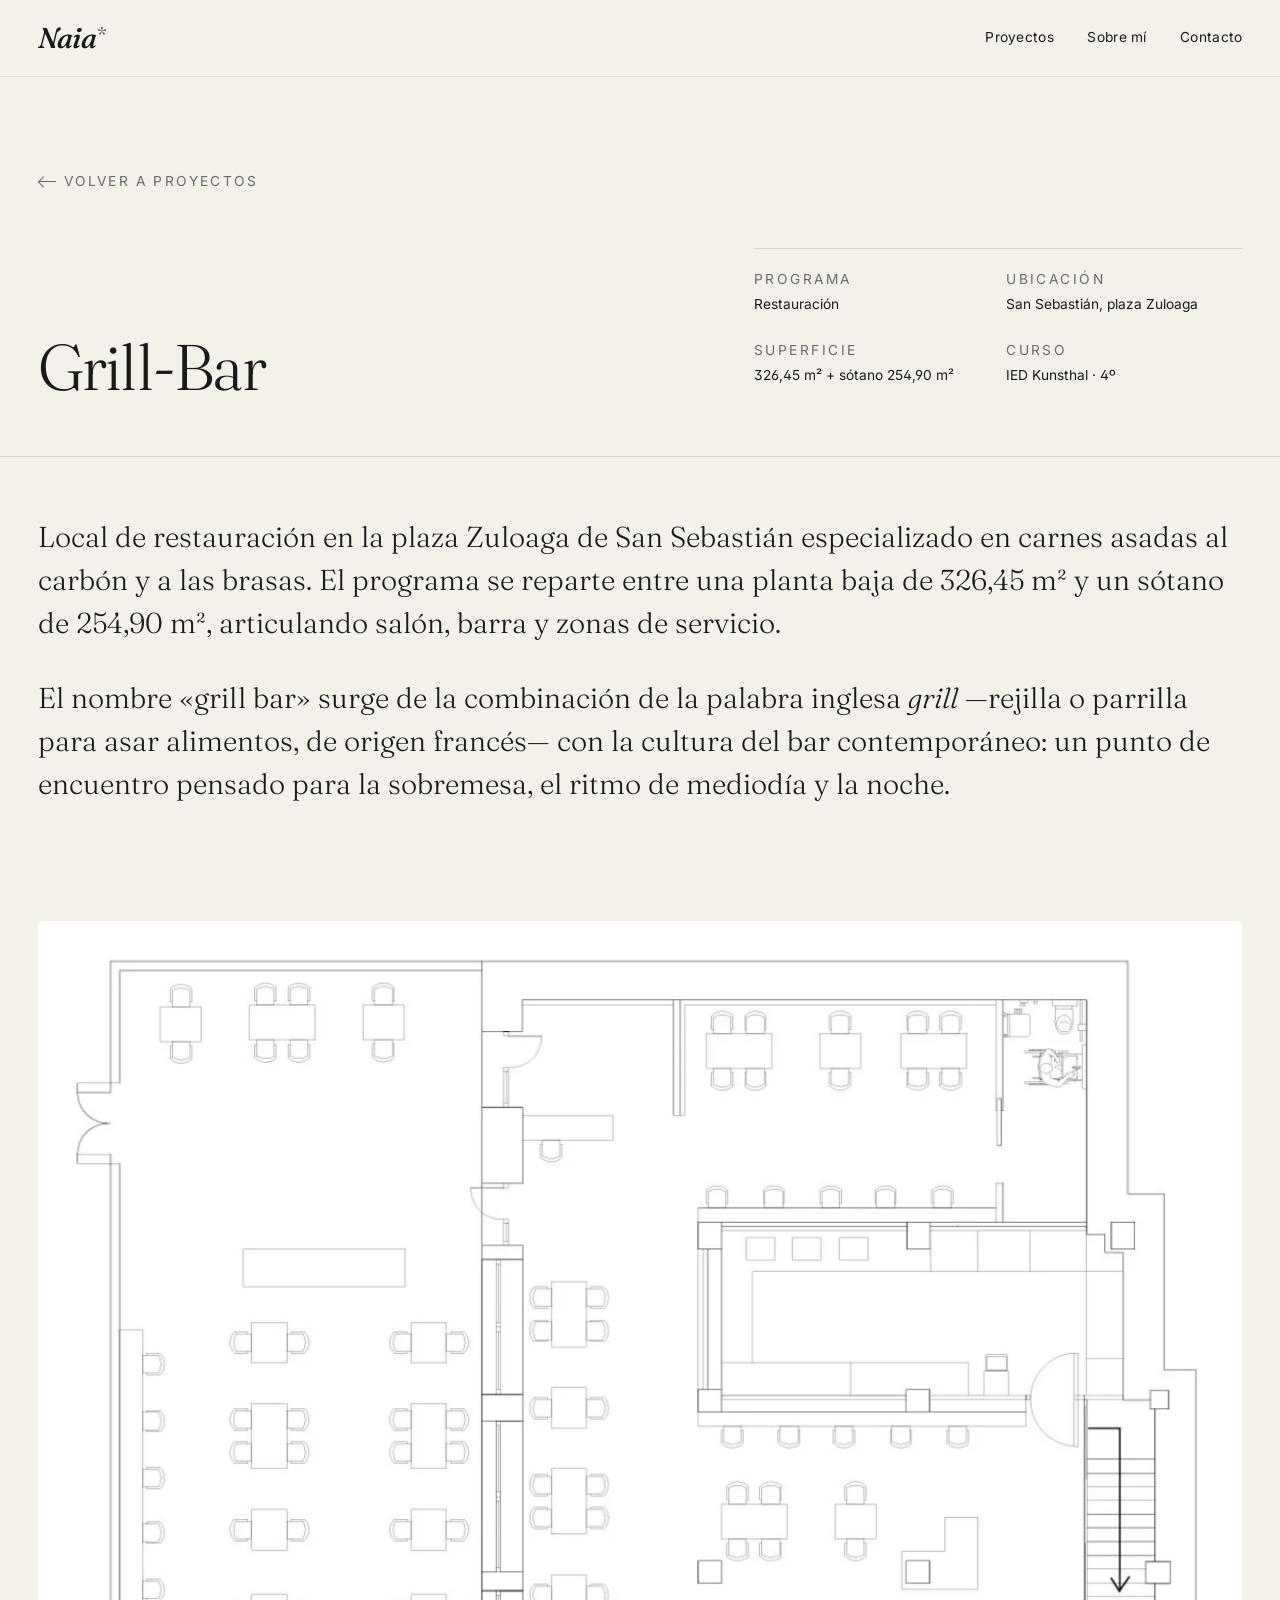
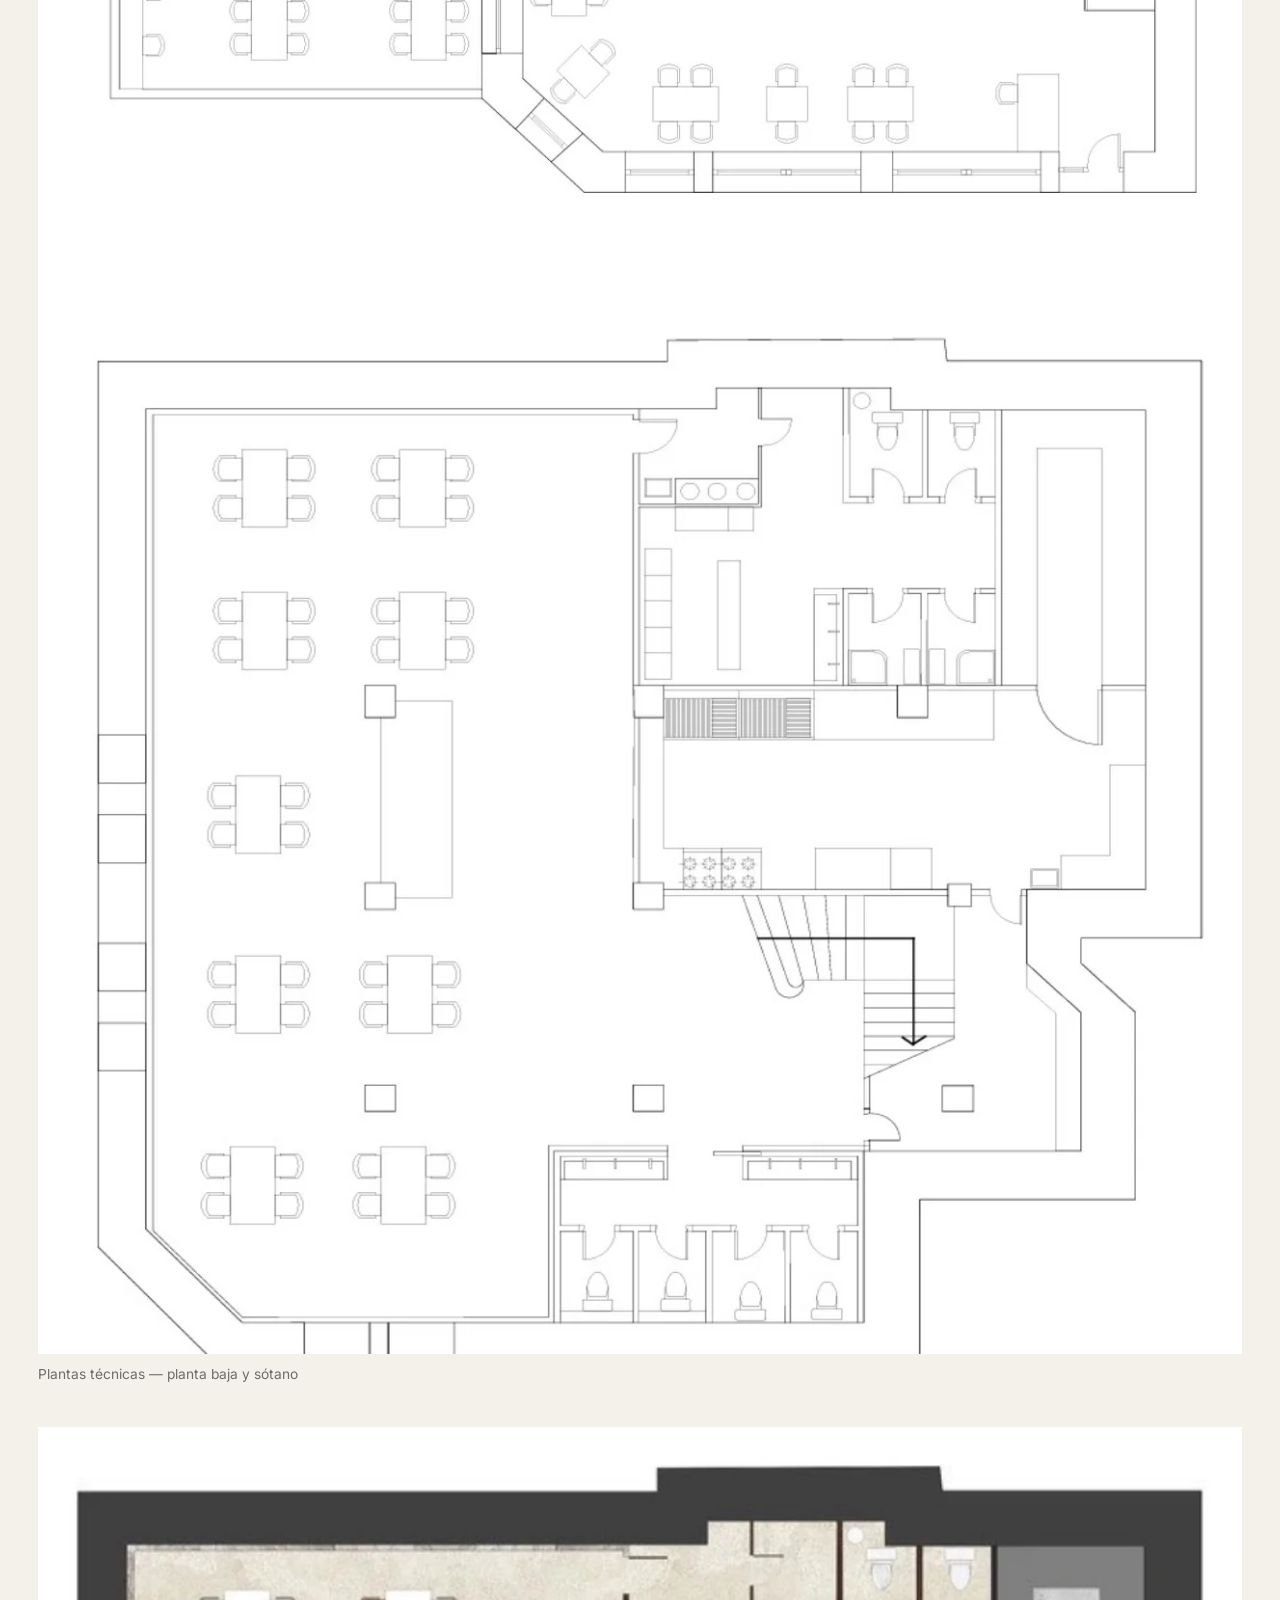
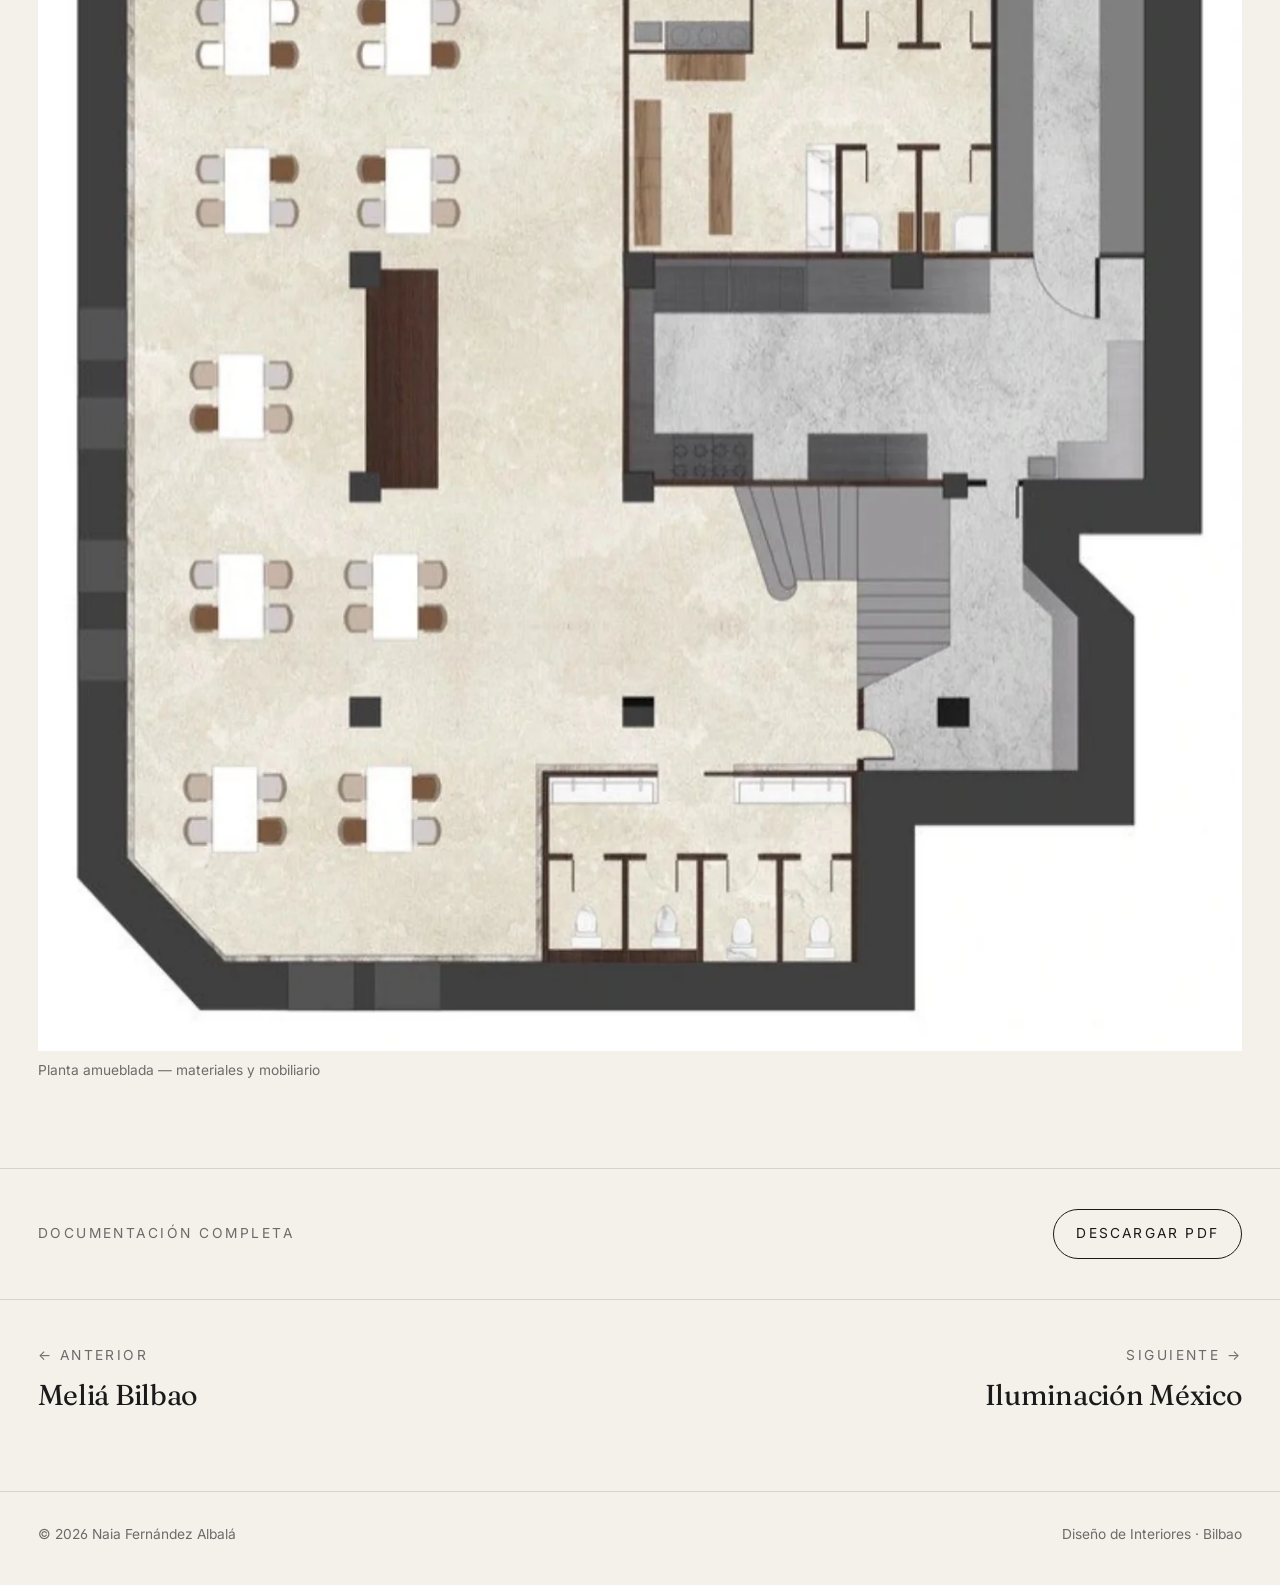
==== commit 7835e335: "Add featured TFE and photography projects and refine portfolio" ====
--- a/projects/grill-bar.html
+++ b/projects/grill-bar.html
@@ -10,9 +10,10 @@
 <link rel="preconnect" href="https://fonts.googleapis.com" />
 <link rel="preconnect" href="https://fonts.gstatic.com" crossorigin />
 <link href="https://fonts.googleapis.com/css2?family=Fraunces:ital,opsz,wght@0,9..144,300;0,9..144,400;0,9..144,500;1,9..144,300;1,9..144,400&family=Inter:wght@400;500&display=swap" rel="stylesheet" />
-<link rel="stylesheet" href="../assets/css/styles.css" />
+<link rel="stylesheet" href="../assets/css/styles.css?v=2d4ae622" />
 </head>
 <body>
+<a class="skip-link" href="#contenido">Saltar al contenido</a>
 
 <header class="site-header">
   <div class="container site-header__row">
@@ -28,7 +29,7 @@
   </div>
 </header>
 
-<main>
+<main id="contenido" tabindex="-1">
   <section class="container project-hero reveal">
     <a class="project-hero__back" href="../index.html#proyectos">
       <span class="arrow" aria-hidden="true"></span>
@@ -55,13 +56,13 @@
   <section class="container gallery">
     <figure class="reveal">
       <button type="button" data-src="../assets/proyectos/grill-bar/02.webp" data-alt="Plantas técnicas: planta baja y sótano">
-        <img src="../assets/proyectos/grill-bar/02.webp" alt="Plantas técnicas: planta baja y sótano" loading="lazy" />
+        <img src="../assets/proyectos/grill-bar/02.webp" alt="Plantas técnicas: planta baja y sótano" loading="lazy" width="1249" height="2108" decoding="async" />
       </button>
       <figcaption>Plantas técnicas — planta baja y sótano</figcaption>
     </figure>
     <figure class="reveal">
       <button type="button" data-src="../assets/proyectos/grill-bar/03.webp" data-alt="Planta amueblada con materiales y mobiliario">
-        <img src="../assets/proyectos/grill-bar/03.webp" alt="Planta amueblada con materiales y mobiliario" loading="lazy" />
+        <img src="../assets/proyectos/grill-bar/03.webp" alt="Planta amueblada con materiales y mobiliario" loading="lazy" width="1252" height="1272" decoding="async" />
       </button>
       <figcaption>Planta amueblada — materiales y mobiliario</figcaption>
     </figure>
@@ -73,9 +74,9 @@
   </section>
 
   <nav class="container project-nav" aria-label="Navegación entre proyectos">
-    <a href="spa-recepcion.html">
+    <a href="reportaje-melia-bilbao.html">
       <span class="project-nav__label">← Anterior</span>
-      <span class="project-nav__title serif">Spa Recepción</span>
+      <span class="project-nav__title serif">Meliá Bilbao</span>
     </a>
     <a href="iluminacion-mexico.html">
       <span class="project-nav__label">Siguiente →</span>
@@ -92,6 +93,6 @@
 </footer>
 
 <script>document.getElementById("year").textContent = new Date().getFullYear();</script>
-<script src="../assets/js/main.js" defer></script>
+<script src="../assets/js/main.js?v=07fa4f14" defer></script>
 </body>
 </html>
--- a/assets/css/styles.css
+++ b/assets/css/styles.css
@@ -27,6 +27,7 @@
 
 html {
   scroll-behavior: smooth;
+  scroll-padding-top: calc(var(--header-h) + 1.5rem);
 }
 
 body {
@@ -61,6 +62,18 @@
   padding-inline: var(--gutter);
 }
 
+.skip-link {
+  position: fixed;
+  top: 1rem;
+  left: var(--gutter);
+  z-index: 100;
+  padding: 0.75rem 1rem;
+  background: var(--ink);
+  color: var(--bg);
+  transform: translateY(-200%);
+}
+.skip-link:focus { transform: none; }
+
 .eyebrow {
   font-family: var(--font-sans);
   font-size: var(--step--1);
@@ -160,28 +173,34 @@
 .nav-toggle__bars::before { top: -5px; }
 .nav-toggle__bars::after { top: 5px; }
 
-@media (max-width: 720px) {
-  .nav-toggle { display: inline-flex; }
-  .nav {
-    position: fixed;
-    inset: var(--header-h) 0 0 0;
+@media (max-width: 719px) {
+  .nav { flex-wrap: wrap; gap: 0.5rem 1rem; }
+  .nav-ready .nav-toggle { display: inline-flex; }
+  .nav-ready .nav {
+    position: absolute;
+    inset: 100% 0 auto;
+    max-height: calc(100dvh - var(--header-h));
+    overflow-y: auto;
     background: var(--bg);
+    border-bottom: 1px solid var(--rule);
+    box-shadow: var(--shadow-soft);
     flex-direction: column;
     align-items: flex-start;
     padding: 2rem var(--gutter);
     gap: 1.25rem;
     transform: translateY(-12px);
     opacity: 0;
+    visibility: hidden;
     pointer-events: none;
     transition: transform .35s ease, opacity .35s ease;
   }
-  .nav a { font-size: var(--step-2); font-family: var(--font-serif); }
-  body.nav-open .nav { transform: translateY(0); opacity: 1; pointer-events: auto; }
+  .nav-ready .nav a { font-size: var(--step-2); font-family: var(--font-serif); }
+  body.nav-open .nav { transform: translateY(0); opacity: 1; visibility: visible; pointer-events: auto; }
 }
 
 /* Hero */
 .hero {
-  padding: clamp(3rem, 4rem + 4vw, 8rem) 0 clamp(2.5rem, 3rem + 3vw, 6rem);
+  padding-block: clamp(3rem, 4rem + 4vw, 8rem) clamp(2.5rem, 3rem + 3vw, 6rem);
   position: relative;
 }
 .hero__eyebrow { margin: 0 0 clamp(1.5rem, 1rem + 2vw, 3rem); }
@@ -271,11 +290,11 @@
 }
 @media (min-width: 720px) {
   .projects { grid-template-columns: repeat(12, 1fr); row-gap: clamp(2rem, 1rem + 4vw, 5rem); }
-  .project-card { grid-column: span 6; }
-  .project-card:nth-child(4n+1) { grid-column: 1 / span 7; }
-  .project-card:nth-child(4n+2) { grid-column: 8 / span 5; margin-top: clamp(2rem, 2rem + 4vw, 6rem); }
-  .project-card:nth-child(4n+3) { grid-column: 1 / span 5; }
-  .project-card:nth-child(4n+4) { grid-column: 6 / span 7; margin-top: clamp(2rem, 2rem + 3vw, 5rem); }
+  .projects > .project-card { grid-column: span 6; }
+  .projects > .project-card:nth-child(4n+1) { grid-column: 1 / span 7; }
+  .projects > .project-card:nth-child(4n+2) { grid-column: 8 / span 5; margin-top: clamp(2rem, 2rem + 4vw, 6rem); }
+  .projects > .project-card:nth-child(4n+3) { grid-column: 1 / span 5; }
+  .projects > .project-card:nth-child(4n+4) { grid-column: 6 / span 7; margin-top: clamp(2rem, 2rem + 3vw, 5rem); }
 }
 
 .project-card {
@@ -303,6 +322,7 @@
 
 .project-card__caption {
   display: flex;
+  flex-wrap: wrap;
   align-items: baseline;
   justify-content: space-between;
   gap: 1rem;
@@ -318,10 +338,26 @@
   margin: 0;
 }
 .project-card__meta {
+  margin: 0;
   font-size: var(--step--1);
   color: var(--muted);
   text-align: right;
   white-space: nowrap;
+}
+
+.project-card--featured {
+  margin-bottom: clamp(2rem, 2rem + 4vw, 5rem);
+}
+.project-card__eyebrow { margin: 0 0 1rem; }
+.project-card.project-card--featured .project-card__media { aspect-ratio: auto; }
+.project-card--featured .project-card__media img { height: auto; }
+.project-card--featured .project-card__title { font-size: var(--step-3); }
+.project-card--featured:hover .project-card__media img,
+.project-card--featured:focus-visible .project-card__media img { transform: none; }
+
+@media (max-width: 719px) {
+  .project-card__caption { flex-direction: column; align-items: flex-start; gap: 0.5rem; }
+  .project-card__meta { text-align: left; }
 }
 
 /* About */
@@ -362,25 +398,22 @@
   background: transparent;
   color: var(--ink);
 }
-.about__cv .arrow {
-  display: inline-block;
-  width: 18px; height: 1px; background: currentColor; position: relative;
-}
-.about__cv .arrow::after {
-  content: ""; position: absolute; right: 0; top: -3px;
-  width: 7px; height: 7px;
-  border-right: 1px solid currentColor; border-bottom: 1px solid currentColor;
-  transform: rotate(-45deg) translate(-1px, 1px);
+.about__cv-icon {
+  display: block;
+  flex-shrink: 0;
+  width: 20px;
+  height: 20px;
 }
 
 .about__details { display: flex; flex-direction: column; gap: clamp(1.5rem, 1rem + 1.5vw, 2.5rem); }
-.detail-block dt {
+.detail-block dt, .detail-block__title {
   font-family: var(--font-sans);
   font-size: var(--step--1);
   text-transform: uppercase;
   letter-spacing: 0.16em;
   color: var(--muted);
-  margin-bottom: 0.5rem;
+  font-weight: 400;
+  margin: 0 0 0.5rem;
 }
 .detail-block dd {
   margin: 0 0 0.4rem;
@@ -424,7 +457,7 @@
   font-weight: 500;
   align-self: end;
 }
-.contact-grid dd { margin: 0; }
+.contact-grid dd { margin: 0; min-width: 0; overflow-wrap: anywhere; }
 .contact-grid dd a { border-bottom: 1px solid var(--rule); padding-bottom: 0.15em; transition: border-color .3s ease; }
 .contact-grid dd a:hover { border-color: var(--ink); }
 
@@ -441,7 +474,7 @@
 
 /* Project detail pages */
 .project-hero {
-  padding: clamp(2.5rem, 3rem + 3vw, 6rem) 0 clamp(1.5rem, 2rem + 2vw, 3.5rem);
+  padding-block: clamp(2.5rem, 3rem + 3vw, 6rem) clamp(1.5rem, 2rem + 2vw, 3.5rem);
 }
 .project-hero__back {
   display: inline-flex; align-items: center; gap: 0.5rem;
@@ -490,7 +523,7 @@
 .project-hero__meta dd { margin: 0; }
 
 .project-description {
-  padding: clamp(1.5rem, 2rem + 2vw, 4rem) 0;
+  padding-block: clamp(1.5rem, 2rem + 2vw, 4rem);
   border-top: 1px solid var(--rule);
 }
 .project-description__inner {
@@ -502,10 +535,9 @@
   max-width: 70ch;
 }
 .project-description__inner p { margin: 0; }
-.project-description__inner p + p { margin-top: 1rem; }
 
 .gallery {
-  padding: clamp(1.5rem, 2rem + 2vw, 4rem) 0 clamp(2rem, 3rem + 3vw, 6rem);
+  padding-block: clamp(1.5rem, 2rem + 2vw, 4rem) clamp(2rem, 3rem + 3vw, 6rem);
   display: grid;
   grid-template-columns: 1fr;
   gap: clamp(1rem, 1rem + 2vw, 3rem);
@@ -529,10 +561,10 @@
 }
 .gallery button img {
   width: 100%; height: auto; display: block;
-  transition: transform .8s cubic-bezier(.2,.7,.2,1);
+  transition: opacity .3s ease;
 }
 .gallery button:hover img,
-.gallery button:focus-visible img { transform: scale(1.02); }
+.gallery button:focus-visible img { opacity: .92; }
 .gallery figcaption {
   font-size: var(--step--1);
   color: var(--muted);
@@ -541,7 +573,7 @@
 
 .project-actions {
   border-top: 1px solid var(--rule);
-  padding: clamp(1.5rem, 2rem + 1vw, 2.5rem) 0;
+  padding-block: clamp(1.5rem, 2rem + 1vw, 2.5rem);
   display: flex; flex-wrap: wrap; gap: 1rem 2rem; justify-content: space-between; align-items: center;
 }
 .button-link {
@@ -557,12 +589,13 @@
 
 .project-nav {
   border-top: 1px solid var(--rule);
-  padding: clamp(2rem, 2rem + 1vw, 3rem) 0 clamp(2.5rem, 3rem + 2vw, 5rem);
+  padding-block: clamp(2rem, 2rem + 1vw, 3rem) clamp(2.5rem, 3rem + 2vw, 5rem);
   display: grid;
   grid-template-columns: 1fr 1fr;
   gap: 1.5rem;
 }
 .project-nav a {
+  min-width: 0;
   display: flex; flex-direction: column; gap: 0.4rem;
 }
 .project-nav a:nth-child(2) { text-align: right; }
@@ -576,14 +609,18 @@
 /* Lightbox */
 .lightbox {
   position: fixed; inset: 0;
+  width: 100%; height: 100%;
+  max-width: none; max-height: none;
+  margin: 0; border: 0;
+  overflow: hidden;
   background: rgba(20, 20, 20, .92);
-  display: flex; align-items: center; justify-content: center;
-  padding: 4vh 4vw;
+  align-items: center; justify-content: center;
+  padding: 4.5rem clamp(1rem, 4vw, 4rem);
   z-index: 60;
-  opacity: 0; pointer-events: none;
-  transition: opacity .25s ease;
-}
-.lightbox.is-open { opacity: 1; pointer-events: auto; }
+}
+.lightbox:not([open]) { display: none; }
+.lightbox[open] { display: flex; }
+.lightbox::backdrop { background: transparent; }
 .lightbox__img {
   max-width: 100%; max-height: 100%;
   object-fit: contain;
@@ -601,6 +638,7 @@
   transition: background .25s ease, border-color .25s ease;
 }
 .lightbox__btn:hover { background: rgba(255,255,255,.15); border-color: rgba(255,255,255,.6); }
+.lightbox__btn[hidden] { display: none; }
 .lightbox__btn--close { top: 16px; right: 16px; }
 .lightbox__btn--prev  { left: 16px; top: 50%; transform: translateY(-50%); }
 .lightbox__btn--next  { right: 16px; top: 50%; transform: translateY(-50%); }
@@ -616,12 +654,10 @@
 
 /* Reveal on scroll */
 .reveal {
-  opacity: 0;
-  transform: translateY(18px);
   transition: opacity .9s ease, transform .9s cubic-bezier(.2,.7,.2,1);
   transition-delay: var(--reveal-delay, 0ms);
 }
-.reveal.is-visible { opacity: 1; transform: none; }
+.reveal.is-pending { opacity: 0; transform: translateY(18px); }
 
 @media (prefers-reduced-motion: reduce) {
   *, *::before, *::after {
@@ -630,5 +666,5 @@
     transition-duration: 0.01ms !important;
     scroll-behavior: auto !important;
   }
-  .reveal { opacity: 1; transform: none; }
-}
+  .reveal.is-pending { opacity: 1; transform: none; }
+}
